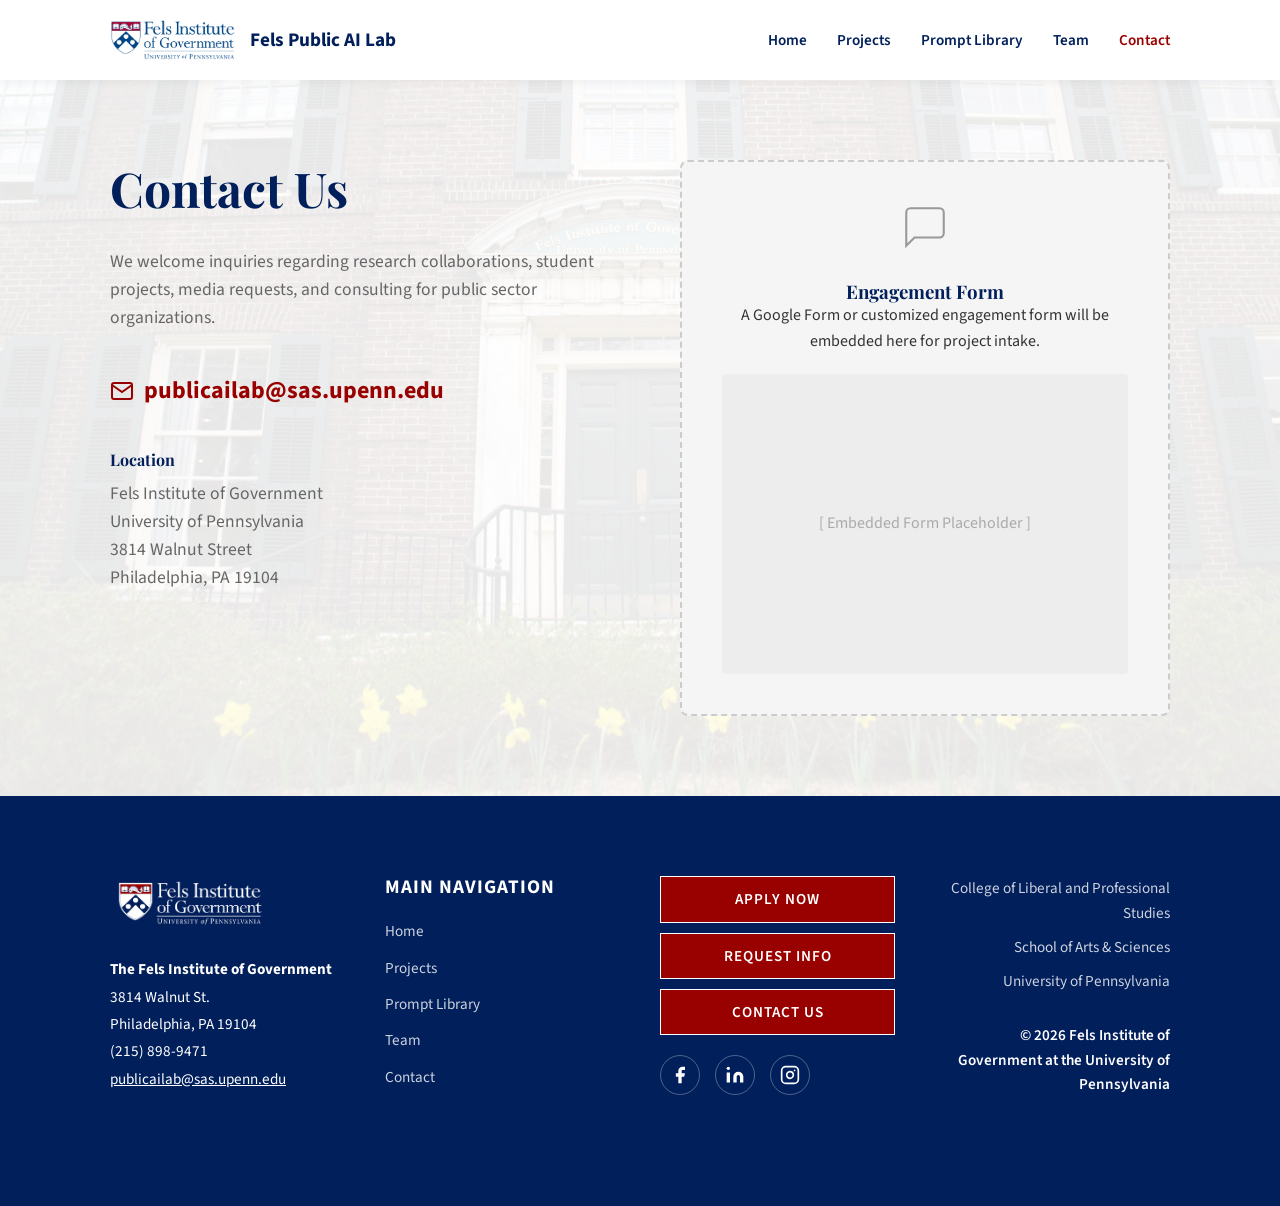
==== contact.html @ d1f951ac "Add files via upload" ====
<!DOCTYPE html>
<html lang="en">

<head>
    <meta charset="UTF-8">
    <meta name="viewport" content="width=device-width, initial-scale=1.0">
    <title>Contact | Fels Public AI Lab</title>
    <link rel="stylesheet" href="styles.css">
    <style>
        .contact-layout {
            display: grid;
            grid-template-columns: 1fr 1fr;
            gap: 80px;
            align-items: start;
        }

        .contact-info h1 {
            font-size: 3rem;
            margin-bottom: 30px;
        }

        .contact-info p {
            font-size: 1.1rem;
            margin-bottom: 25px;
            color: var(--text-muted);
        }

        .email-display {
            font-size: 1.5rem;
            color: var(--penn-red);
            font-weight: 700;
            display: flex;
            align-items: center;
            gap: 10px;
            margin: 40px 0;
        }

        .form-placeholder {
            background: var(--light-gray);
            border-radius: 8px;
            padding: 40px;
            text-align: center;
            border: 2px dashed #ccc;
        }

        @media (max-width: 768px) {
            .contact-layout {
                grid-template-columns: 1fr;
                gap: 40px;
            }
        }
    </style>
</head>

<body class="fade-in">

    <header>
        <div class="container">
            <nav>
                <a href="index.html" class="logo">
                    <img src="Photos/Fels_Logo_White_Background.png" alt="Fels Logo">
                    <span>Fels Public AI Lab</span>
                </a>
                <div class="nav-links">
                    <a href="index.html">Home</a>
                    <a href="projects.html">Projects</a>
                    <a href="prompts.html">Prompt Library</a>
                    <a href="team.html">Team</a>
                    <a href="contact.html" class="active">Contact</a>
                </div>
                <div class="menu-toggle">
                    <span></span>
                    <span></span>
                    <span></span>
                </div>
            </nav>
        </div>
    </header>

    <main>
        <section
            style="background: linear-gradient(rgba(255,255,255,0.9), rgba(255,255,255,0.9)), url('Photos/Fels_Front.jpg') center/cover no-repeat;">
            <div class="container">
                <div class="contact-layout">
                    <div class="contact-info">
                        <h1>Contact Us</h1>
                        <p>We welcome inquiries regarding research collaborations, student projects, media requests, and
                            consulting for public sector organizations.</p>

                        <div class="email-display">
                            <svg width="24" height="24" viewBox="0 0 24 24" fill="none" stroke="currentColor"
                                stroke-width="2">
                                <path d="M4 4h16c1.1 0 2 .9 2 2v12c0 1.1-.9 2-2 2H4c-1.1 0-2-.9-2-2V6c0-1.1.9-2 2-2z">
                                </path>
                                <polyline points="22,6 12,13 2,6"></polyline>
                            </svg>
                            <a href="mailto:publicailab@sas.upenn.edu">publicailab@sas.upenn.edu</a>
                        </div>

                        <div style="margin-top: 40px;">
                            <h4 style="margin-bottom: 10px;">Location</h4>
                            <p>Fels Institute of Government<br>
                                University of Pennsylvania<br>
                                3814 Walnut Street<br>
                                Philadelphia, PA 19104</p>
                        </div>
                    </div>

                    <div class="contact-form">
                        <div class="form-placeholder">
                            <svg width="50" height="50" viewBox="0 0 24 24" fill="none" stroke="#999" stroke-width="1"
                                style="margin-bottom: 20px;">
                                <path d="M21 15a2 2 0 0 1-2 2H7l-4 4V5a2 2 0 0 1 2-2h14a2 2 0 0 1 2 2z"></path>
                            </svg>
                            <h3>Engagement Form</h3>
                            <p style="margin-bottom: 20px;">A Google Form or customized engagement form will be embedded
                                here for project intake.</p>
                            <div
                                style="height: 300px; background: rgba(0,0,0,0.03); border-radius: 4px; display: flex; align-items: center; justify-content: center; color: #aaa;">
                                [ Embedded Form Placeholder ]
                            </div>
                        </div>
                    </div>
                </div>
            </div>
        </section>
    </main>

    <footer>
        <div class="container">
            <div class="footer-cols">
                <!-- Col 1: Logo & Address -->
                <div class="footer-col">
                    <div class="footer-logo">
                        <a href="index.html"><img src="Photos/Fels_Logo_Blue_Background.png"
                                alt="Fels Institute of Government"></a>
                    </div>
                    <div class="footer-address">
                        <p><strong>The Fels Institute of Government</strong><br>
                            3814 Walnut St.<br>
                            Philadelphia, PA 19104<br>
                            (215) 898-9471<br>
                            <a href="mailto:publicailab@sas.upenn.edu">publicailab@sas.upenn.edu</a>
                        </p>
                    </div>
                </div>

                <!-- Col 2: Navigation -->
                <div class="footer-nav-col">
                    <h2>Main Navigation</h2>
                    <ul>
                        <li><a href="index.html">Home</a></li>
                        <li><a href="projects.html">Projects</a></li>
                        <li><a href="prompts.html">Prompt Library</a></li>
                        <li><a href="team.html">Team</a></li>
                        <li><a href="contact.html">Contact</a></li>
                    </ul>
                </div>

                <!-- Col 3: Links & Social -->
                <div class="footer-col">
                    <a href="contact.html" class="white-link-box">Apply Now</a>
                    <a href="contact.html" class="white-link-box">Request Info</a>
                    <a href="contact.html" class="white-link-box">Contact Us</a>
                    <div class="footer-social-row">
                        <a href="https://www.facebook.com/PennFels" target="_blank" aria-label="Facebook">
                            <svg width="20" height="20" viewBox="0 0 24 24" fill="white">
                                <path d="M18 2h-3a5 5 0 0 0-5 5v3H7v4h3v8h4v-8h3l1-4h-4V7a1 1 0 0 1 1-1h3z"></path>
                            </svg>
                        </a>
                        <a href="https://www.linkedin.com/school/fels-institute" target="_blank" aria-label="LinkedIn">
                            <svg width="20" height="20" viewBox="0 0 24 24" fill="white">
                                <path
                                    d="M16 8a6 6 0 0 1 6 6v7h-4v-7a2 2 0 0 0-2-2 2 2 0 0 0-2 2v7h-4v-7a6 6 0 0 1 6-6z">
                                </path>
                                <rect x="2" y="9" width="4" height="12"></rect>
                                <circle cx="4" cy="4" r="2"></circle>
                            </svg>
                        </a>
                        <a href="https://www.instagram.com/pennfels/" target="_blank" aria-label="Instagram">
                            <svg width="20" height="20" viewBox="0 0 24 24" fill="none" stroke="white" stroke-width="2"
                                stroke-linecap="round" stroke-linejoin="round">
                                <rect x="2" y="2" width="20" height="20" rx="5" ry="5"></rect>
                                <path d="M16 11.37A4 4 0 1 1 12.63 8 4 4 0 0 1 16 11.37z"></path>
                                <line x1="17.5" y1="6.5" x2="17.51" y2="6.5"></line>
                            </svg>
                        </a>
                    </div>
                </div>

                <!-- Col 4: University Links -->
                <div class="footer-col bottom-utility">
                    <p><a href="https://www.lps.upenn.edu/">College of Liberal and Professional Studies</a></p>
                    <p><a href="https://www.sas.upenn.edu/">School of Arts & Sciences</a></p>
                    <p><a href="https://www.upenn.edu/">University of Pennsylvania</a></p>
                    <p class="copyright-footer">© <span id="year"></span> Fels Institute of Government at the University
                        of Pennsylvania</p>
                </div>
            </div>
        </div>
    </footer>

    <script src="main.js"></script>
</body>

</html>
---- styles.css ----
@import url('https://fonts.googleapis.com/css2?family=Playfair+Display:wght@700&family=Source+Sans+3:wght@400;600&display=swap');

:root {
    --penn-red: #990000;
    --penn-blue: #011F5B;
    --light-gray: #F5F5F5;
    --white: #FFFFFF;
    --text-dark: #333333;
    --text-muted: #666666;
    --container-width: 1100px;
    --transition-speed: 0.3s;
}

* {
    margin: 0;
    padding: 0;
    box-sizing: border-box;
}

body {
    font-family: 'Source Sans 3', sans-serif;
    color: var(--text-dark);
    line-height: 1.6;
    background-color: var(--white);
    overflow-x: hidden;
}

h1,
h2,
h3,
h4 {
    font-family: 'Playfair Display', serif;
    color: var(--penn-blue);
    line-height: 1.2;
}

a {
    text-decoration: none;
    color: inherit;
    transition: color var(--transition-speed);
}

ul {
    list-style: none;
}

img {
    max-width: 100%;
    display: block;
}

.container {
    max-width: var(--container-width);
    margin: 0 auto;
    padding: 0 20px;
}

section {
    padding: 80px 0;
}

.fade-in {
    opacity: 0;
    animation: fadeIn 0.8s ease-out forwards;
}

@keyframes fadeIn {
    from {
        opacity: 0;
        transform: translateY(20px);
    }

    to {
        opacity: 1;
        transform: translateY(0);
    }
}

/* Navigation */
header {
    background: var(--white);
    box-shadow: 0 2px 10px rgba(0, 0, 0, 0.05);
    position: sticky;
    top: 0;
    z-index: 1000;
}

nav {
    display: flex;
    justify-content: space-between;
    align-items: center;
    height: 80px;
}

.logo {
    display: flex;
    align-items: center;
    gap: 15px;
    font-size: 1.2rem;
    font-weight: 700;
    color: var(--penn-blue);
}

.logo img {
    height: 40px;
}

.nav-links {
    display: flex;
    gap: 30px;
}

.nav-links a {
    font-weight: 600;
    font-size: 0.95rem;
    color: var(--penn-blue);
}

.nav-links a.active {
    color: var(--penn-red);
}

.nav-links a:hover {
    color: var(--penn-red);
}

.menu-toggle {
    display: none;
    flex-direction: column;
    gap: 5px;
    cursor: pointer;
}

.menu-toggle span {
    width: 25px;
    height: 3px;
    background: var(--penn-blue);
    transition: var(--transition-speed);
}

/* Footer */
footer {
    background: var(--penn-blue);
    color: var(--white);
    padding: 80px 0 40px;
    font-size: 0.95rem;
}

.footer-cols {
    display: grid;
    grid-template-columns: repeat(4, 1fr);
    gap: 40px;
    margin-bottom: 60px;
}

.footer-logo img {
    height: 60px;
    margin-bottom: 20px;
}

.footer-address {
    line-height: 1.8;
}

.footer-address a {
    color: var(--white);
    text-decoration: underline;
}

.footer-nav-col h2 {
    color: var(--white);
    font-size: 1.2rem;
    margin-bottom: 20px;
    font-family: 'Source Sans 3', sans-serif;
    text-transform: uppercase;
    letter-spacing: 1px;
}

.footer-nav-col ul li {
    margin-bottom: 12px;
}

.footer-nav-col ul li a {
    color: var(--white);
    opacity: 0.8;
    transition: opacity 0.3s;
}

.footer-nav-col ul li a:hover {
    opacity: 1;
}

.white-link-box {
    display: block;
    background: var(--penn-red);
    border: 1px solid var(--white);
    color: var(--white);
    padding: 10px 20px;
    margin-bottom: 10px;
    text-align: center;
    text-transform: uppercase;
    font-weight: 600;
    letter-spacing: 1px;
    transition: background 0.3s, color 0.3s;
}

.white-link-box:hover {
    background: var(--white);
    color: var(--penn-blue);
}

.footer-social-row {
    display: flex;
    gap: 15px;
    margin-top: 20px;
}

.footer-social-row a {
    display: flex;
    align-items: center;
    justify-content: center;
    width: 40px;
    height: 40px;
    border: 1px solid rgba(255, 255, 255, 0.3);
    border-radius: 50%;
    transition: background 0.3s;
}

.footer-social-row a:hover {
    background: rgba(255, 255, 255, 0.1);
}

.bottom-utility {
    text-align: right;
}

.bottom-utility p {
    margin-bottom: 10px;
}

.bottom-utility a {
    color: var(--white);
    opacity: 0.8;
}

.bottom-utility a:hover {
    opacity: 1;
}

.copyright-footer {
    margin-top: 30px;
    font-weight: 600;
    opacity: 1 !important;
}

/* Responsiveness */
@media (max-width: 992px) {
    .footer-cols {
        grid-template-columns: 1fr 1fr;
    }

    .bottom-utility {
        text-align: left;
    }
}

@media (max-width: 768px) {
    .nav-links {
        display: none;
        position: absolute;
        top: 80px;
        left: 0;
        width: 100%;
        flex-direction: column;
        background: var(--white);
        padding: 20px;
        box-shadow: 0 10px 20px rgba(0, 0, 0, 0.1);
        text-align: center;
    }

    .nav-links.active {
        display: flex;
    }

    .menu-toggle {
        display: flex;
    }

    .footer-cols {
        grid-template-columns: 1fr;
    }

    section {
        padding: 60px 0;
    }
}
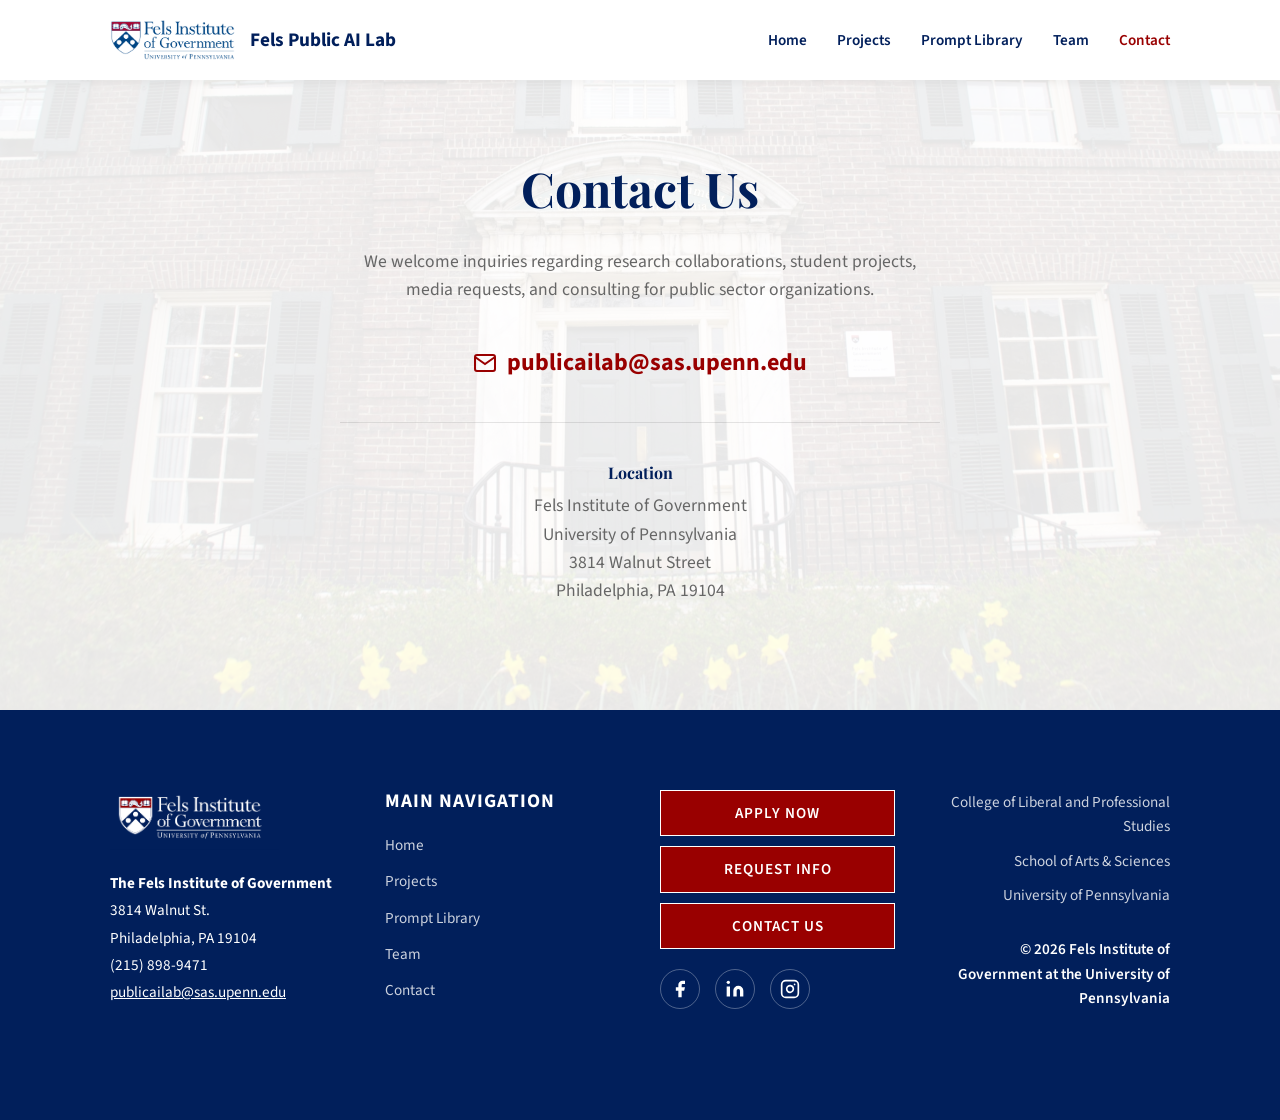
==== commit 65b244d3: "Remove contact form placeholder, update team CTA to Penn Red, and apply global button branding site-" ====
--- a/contact.html
+++ b/contact.html
@@ -81,45 +81,27 @@
         <section
             style="background: linear-gradient(rgba(255,255,255,0.9), rgba(255,255,255,0.9)), url('Photos/Fels_Front.jpg') center/cover no-repeat;">
             <div class="container">
-                <div class="contact-layout">
-                    <div class="contact-info">
-                        <h1>Contact Us</h1>
-                        <p>We welcome inquiries regarding research collaborations, student projects, media requests, and
-                            consulting for public sector organizations.</p>
+                <div class="contact-info" style="max-width: 600px; margin: 0 auto; text-align: center;">
+                    <h1>Contact Us</h1>
+                    <p>We welcome inquiries regarding research collaborations, student projects, media requests, and
+                        consulting for public sector organizations.</p>
 
-                        <div class="email-display">
-                            <svg width="24" height="24" viewBox="0 0 24 24" fill="none" stroke="currentColor"
-                                stroke-width="2">
-                                <path d="M4 4h16c1.1 0 2 .9 2 2v12c0 1.1-.9 2-2 2H4c-1.1 0-2-.9-2-2V6c0-1.1.9-2 2-2z">
-                                </path>
-                                <polyline points="22,6 12,13 2,6"></polyline>
-                            </svg>
-                            <a href="mailto:publicailab@sas.upenn.edu">publicailab@sas.upenn.edu</a>
-                        </div>
-
-                        <div style="margin-top: 40px;">
-                            <h4 style="margin-bottom: 10px;">Location</h4>
-                            <p>Fels Institute of Government<br>
-                                University of Pennsylvania<br>
-                                3814 Walnut Street<br>
-                                Philadelphia, PA 19104</p>
-                        </div>
+                    <div class="email-display" style="justify-content: center;">
+                        <svg width="24" height="24" viewBox="0 0 24 24" fill="none" stroke="currentColor"
+                            stroke-width="2">
+                            <path d="M4 4h16c1.1 0 2 .9 2 2v12c0 1.1-.9 2-2 2H4c-1.1 0-2-.9-2-2V6c0-1.1.9-2 2-2z">
+                            </path>
+                            <polyline points="22,6 12,13 2,6"></polyline>
+                        </svg>
+                        <a href="mailto:publicailab@sas.upenn.edu">publicailab@sas.upenn.edu</a>
                     </div>
 
-                    <div class="contact-form">
-                        <div class="form-placeholder">
-                            <svg width="50" height="50" viewBox="0 0 24 24" fill="none" stroke="#999" stroke-width="1"
-                                style="margin-bottom: 20px;">
-                                <path d="M21 15a2 2 0 0 1-2 2H7l-4 4V5a2 2 0 0 1 2-2h14a2 2 0 0 1 2 2z"></path>
-                            </svg>
-                            <h3>Engagement Form</h3>
-                            <p style="margin-bottom: 20px;">A Google Form or customized engagement form will be embedded
-                                here for project intake.</p>
-                            <div
-                                style="height: 300px; background: rgba(0,0,0,0.03); border-radius: 4px; display: flex; align-items: center; justify-content: center; color: #aaa;">
-                                [ Embedded Form Placeholder ]
-                            </div>
-                        </div>
+                    <div style="margin-top: 40px; border-top: 1px solid rgba(0,0,0,0.1); padding-top: 40px;">
+                        <h4 style="margin-bottom: 10px;">Location</h4>
+                        <p>Fels Institute of Government<br>
+                            University of Pennsylvania<br>
+                            3814 Walnut Street<br>
+                            Philadelphia, PA 19104</p>
                     </div>
                 </div>
             </div>
--- a/styles.css
+++ b/styles.css
@@ -74,6 +74,42 @@
         opacity: 1;
         transform: translateY(0);
     }
+}
+
+/* Global Buttons */
+.btn {
+    display: inline-block;
+    padding: 12px 30px;
+    font-weight: 600;
+    text-transform: uppercase;
+    letter-spacing: 1px;
+    border-radius: 4px;
+    transition: all var(--transition-speed);
+    cursor: pointer;
+    font-size: 0.9rem;
+}
+
+.btn-penn-red {
+    background-color: var(--penn-red);
+    color: var(--white);
+    border: 1px solid var(--penn-red);
+}
+
+.btn-penn-red:hover {
+    background-color: var(--white);
+    color: var(--penn-blue);
+    border-color: var(--white);
+}
+
+.btn-outline {
+    background-color: transparent;
+    color: var(--white);
+    border: 1px solid var(--white);
+}
+
+.btn-outline:hover {
+    background-color: var(--white);
+    color: var(--penn-blue);
 }
 
 /* Navigation */
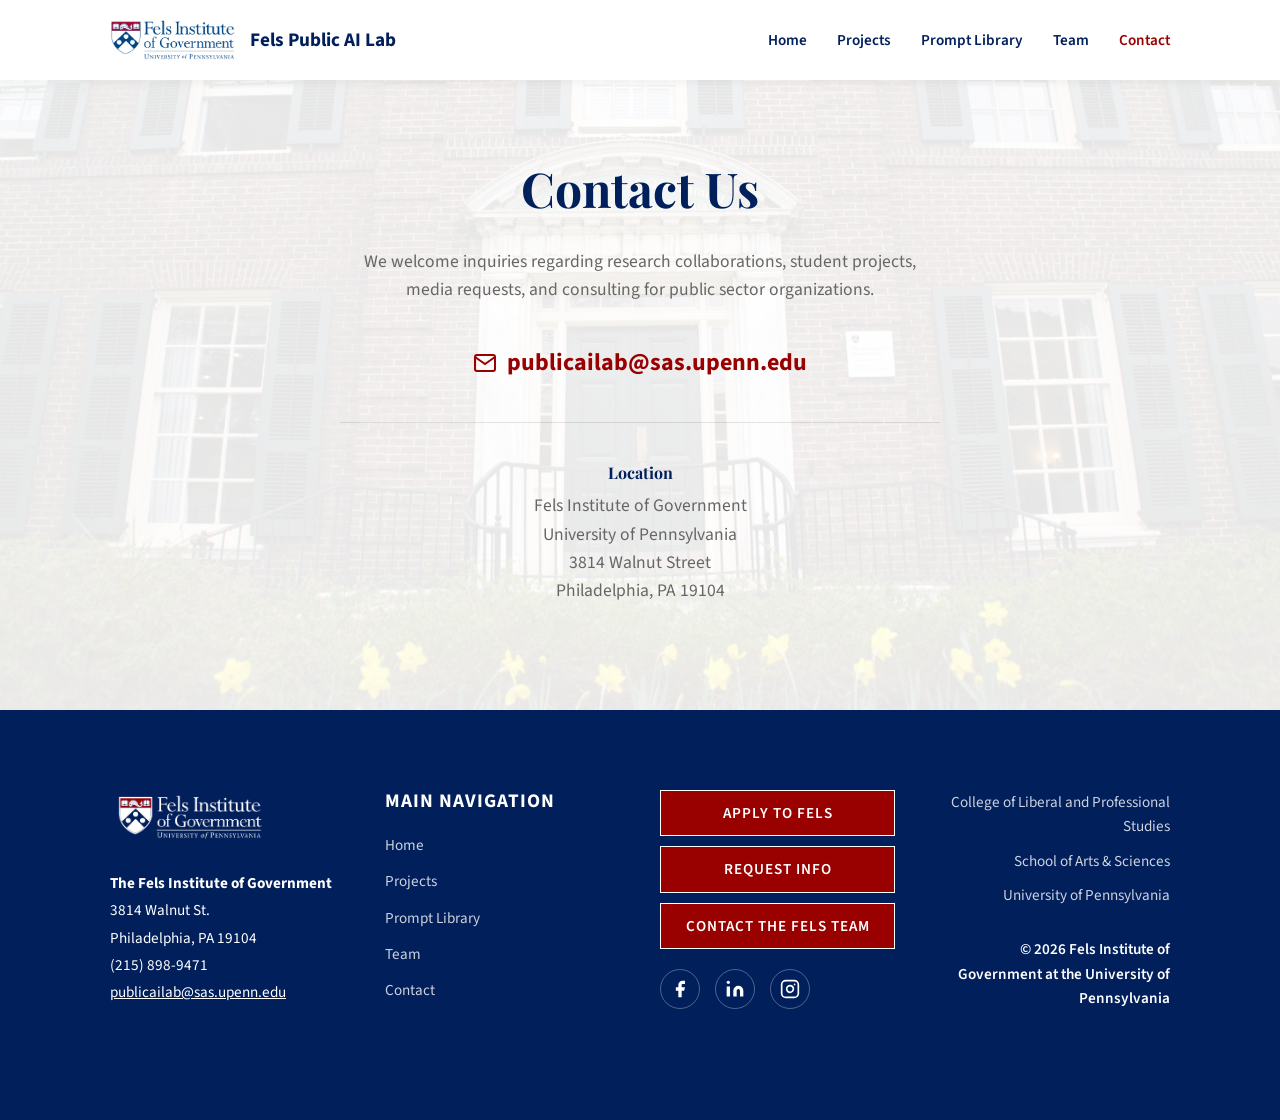
==== commit 0d344d8f: "Update footer CTAs with Fels links and text" ====
--- a/contact.html
+++ b/contact.html
@@ -141,9 +141,9 @@
 
                 <!-- Col 3: Links & Social -->
                 <div class="footer-col">
-                    <a href="contact.html" class="white-link-box">Apply Now</a>
-                    <a href="contact.html" class="white-link-box">Request Info</a>
-                    <a href="contact.html" class="white-link-box">Contact Us</a>
+                    <a href="https://www.fels.upenn.edu/admissions" class="white-link-box">Apply to Fels</a>
+                    <a href="https://www.fels.upenn.edu/rfi" class="white-link-box">Request Info</a>
+                    <a href="https://www.fels.upenn.edu/people-fels" class="white-link-box">Contact the Fels Team</a>
                     <div class="footer-social-row">
                         <a href="https://www.facebook.com/PennFels" target="_blank" aria-label="Facebook">
                             <svg width="20" height="20" viewBox="0 0 24 24" fill="white">
--- a/styles.css
+++ b/styles.css
@@ -329,4 +329,390 @@
     section {
         padding: 60px 0;
     }
+}
+
+/* --- Prompt Library Specific Styles --- */
+
+/* Hero Stats */
+.hero-stats {
+    display: flex;
+    justify-content: center;
+    gap: 40px;
+    margin-top: 40px;
+}
+
+.hero-stat {
+    text-align: center;
+}
+
+.hero-stat-number {
+    display: block;
+    font-size: 2.5rem;
+    font-weight: 700;
+    color: var(--white);
+    font-family: 'Playfair Display', serif;
+}
+
+.hero-stat-label {
+    text-transform: uppercase;
+    font-size: 0.8rem;
+    letter-spacing: 1px;
+    opacity: 0.8;
+}
+
+/* Filter Bar */
+.filter-bar {
+    background: var(--white);
+    border-bottom: 1px solid rgba(0, 0, 0, 0.05);
+    padding: 20px 0;
+    position: sticky;
+    top: 80px;
+    z-index: 900;
+}
+
+.filter-inner {
+    max-width: var(--container-width);
+    margin: 0 auto;
+    padding: 0 20px;
+    display: flex;
+    align-items: center;
+    gap: 15px;
+    flex-wrap: wrap;
+}
+
+.search-wrap {
+    position: relative;
+    flex: 1;
+    min-width: 250px;
+}
+
+.search-wrap svg {
+    position: absolute;
+    left: 12px;
+    top: 50%;
+    transform: translateY(-50%);
+    width: 16px;
+    height: 16px;
+    fill: var(--text-muted);
+}
+
+.search-wrap input {
+    width: 100%;
+    padding: 10px 10px 10px 40px;
+    border: 1px solid #ddd;
+    border-radius: 4px;
+    font-family: inherit;
+    font-size: 0.95rem;
+}
+
+.filter-select {
+    padding: 10px 15px;
+    border: 1px solid #ddd;
+    border-radius: 4px;
+    background: var(--white);
+    font-family: inherit;
+    font-size: 0.9rem;
+    color: var(--text-dark);
+    cursor: pointer;
+}
+
+.filter-count {
+    font-size: 0.9rem;
+    color: var(--text-muted);
+    margin-left: auto;
+}
+
+/* Active Filter Tags */
+.active-filters {
+    max-width: var(--container-width);
+    margin: 15px auto 0;
+    padding: 0 20px;
+    display: flex;
+    gap: 10px;
+    flex-wrap: wrap;
+}
+
+.active-filter-tag {
+    background: #f0f0f0;
+    padding: 4px 12px;
+    border-radius: 20px;
+    font-size: 0.85rem;
+    display: flex;
+    align-items: center;
+    gap: 8px;
+    color: var(--penn-blue);
+    font-weight: 600;
+}
+
+.active-filter-tag button {
+    background: none;
+    border: none;
+    cursor: pointer;
+    font-size: 1rem;
+    color: var(--penn-red);
+    padding: 0;
+    line-height: 1;
+}
+
+/* Prompt Grid & Cards */
+.prompts-section {
+    padding: 40px 0 80px;
+}
+
+.prompts-grid {
+    display: grid;
+    grid-template-columns: repeat(auto-fill, minmax(350px, 1fr));
+    gap: 30px;
+}
+
+.prompt-card {
+    background: var(--white);
+    border: 1px solid #eee;
+    border-radius: 8px;
+    padding: 25px;
+    display: flex;
+    flex-direction: column;
+    transition: transform 0.3s, box-shadow 0.3s;
+    cursor: pointer;
+    position: relative;
+}
+
+.prompt-card:hover {
+    transform: translateY(-5px);
+    box-shadow: 0 10px 30px rgba(0, 0, 0, 0.08);
+}
+
+.card-category {
+    font-size: 0.75rem;
+    font-weight: 700;
+    text-transform: uppercase;
+    color: var(--penn-red);
+    margin-bottom: 10px;
+    letter-spacing: 1px;
+}
+
+.card-title {
+    margin-bottom: 15px;
+    font-size: 1.25rem;
+}
+
+.card-desc {
+    color: var(--text-muted);
+    font-size: 0.95rem;
+    line-height: 1.6;
+    margin-bottom: 20px;
+    display: -webkit-box;
+    -webkit-line-clamp: 3;
+    -webkit-box-orient: vertical;
+    overflow: hidden;
+}
+
+.card-tags {
+    display: flex;
+    flex-wrap: wrap;
+    gap: 8px;
+    margin-bottom: 20px;
+}
+
+.card-tag {
+    font-size: 0.75rem;
+    background: #f8f8f8;
+    padding: 4px 10px;
+    border-radius: 4px;
+    color: #666;
+}
+
+.card-footer {
+    margin-top: auto;
+    padding-top: 15px;
+    border-top: 1px solid #f0f0f0;
+    display: flex;
+    justify-content: space-between;
+    align-items: center;
+}
+
+.card-author {
+    font-size: 0.8rem;
+    color: #888;
+}
+
+.card-tools {
+    display: flex;
+    gap: 5px;
+}
+
+.tool-badge {
+    font-size: 0.7rem;
+    background: var(--penn-blue);
+    color: var(--white);
+    padding: 2px 6px;
+    border-radius: 3px;
+}
+
+.card-cta {
+    margin-top: 15px;
+    font-size: 0.9rem;
+    font-weight: 600;
+    color: var(--penn-blue);
+    display: flex;
+    align-items: center;
+    gap: 5px;
+}
+
+.card-cta svg {
+    width: 16px;
+    height: 16px;
+    fill: currentColor;
+    transition: transform 0.2s;
+}
+
+.prompt-card:hover .card-cta svg {
+    transform: translateX(3px);
+}
+
+/* Modal System */
+.modal-overlay {
+    position: fixed;
+    top: 0;
+    left: 0;
+    width: 100%;
+    height: 100%;
+    background: rgba(1, 31, 91, 0.6);
+    backdrop-filter: blur(5px);
+    z-index: 2000;
+    display: flex;
+    align-items: center;
+    justify-content: center;
+    opacity: 0;
+    visibility: hidden;
+    transition: all 0.3s;
+}
+
+.modal-overlay.is-open {
+    opacity: 1;
+    visibility: visible;
+}
+
+.modal {
+    background: var(--white);
+    width: 90%;
+    max-width: 800px;
+    max-height: 90vh;
+    border-radius: 12px;
+    overflow-y: auto;
+    position: relative;
+    transform: translateY(20px);
+    transition: transform 0.3s;
+}
+
+.modal-overlay.is-open .modal {
+    transform: translateY(0);
+}
+
+.modal-header {
+    padding: 30px;
+    border-bottom: 1px solid #eee;
+    position: sticky;
+    top: 0;
+    background: var(--white);
+    z-index: 10;
+}
+
+.modal-category {
+    color: var(--penn-red);
+    text-transform: uppercase;
+    font-weight: 700;
+    font-size: 0.8rem;
+    margin-bottom: 10px;
+}
+
+.modal-close {
+    position: absolute;
+    top: 25px;
+    right: 25px;
+    background: none;
+    border: none;
+    font-size: 1.5rem;
+    cursor: pointer;
+    color: #999;
+}
+
+.modal-body {
+    padding: 30px;
+}
+
+.modal-meta {
+    display: grid;
+    grid-template-columns: repeat(auto-fit, minmax(200px, 1fr));
+    gap: 20px;
+    margin-bottom: 30px;
+    background: #f9f9f9;
+    padding: 20px;
+    border-radius: 8px;
+    font-size: 0.9rem;
+}
+
+.modal-section-label {
+    font-weight: 700;
+    text-transform: uppercase;
+    font-size: 0.8rem;
+    color: var(--penn-blue);
+    margin: 20px 0 10px;
+    letter-spacing: 1px;
+}
+
+.prompt-text-box {
+    background: #222;
+    color: #eee;
+    padding: 25px;
+    border-radius: 6px;
+    white-space: pre-wrap;
+    word-break: break-all;
+    font-family: 'Courier New', Courier, monospace;
+    font-size: 0.9rem;
+    line-height: 1.6;
+    max-height: 400px;
+    overflow-y: auto;
+}
+
+.copy-btn {
+    margin-top: 15px;
+    display: flex;
+    align-items: center;
+    gap: 8px;
+    background: var(--penn-blue);
+    color: var(--white);
+    border: none;
+    padding: 10px 20px;
+    border-radius: 4px;
+    font-weight: 600;
+    cursor: pointer;
+    transition: background 0.2s;
+}
+
+.copy-btn:hover {
+    background: #002d8a;
+}
+
+.copy-btn svg {
+    width: 16px;
+    height: 16px;
+    fill: currentColor;
+}
+
+.modal-analysis {
+    background: #f0f7ff;
+    padding: 20px;
+    border-left: 4px solid var(--penn-blue);
+    border-radius: 4px;
+    font-style: italic;
+    color: #444;
+}
+
+/* Empty State */
+.empty-state {
+    grid-column: 1 / -1;
+    text-align: center;
+    padding: 80px 0;
+    color: var(--text-muted);
 }
